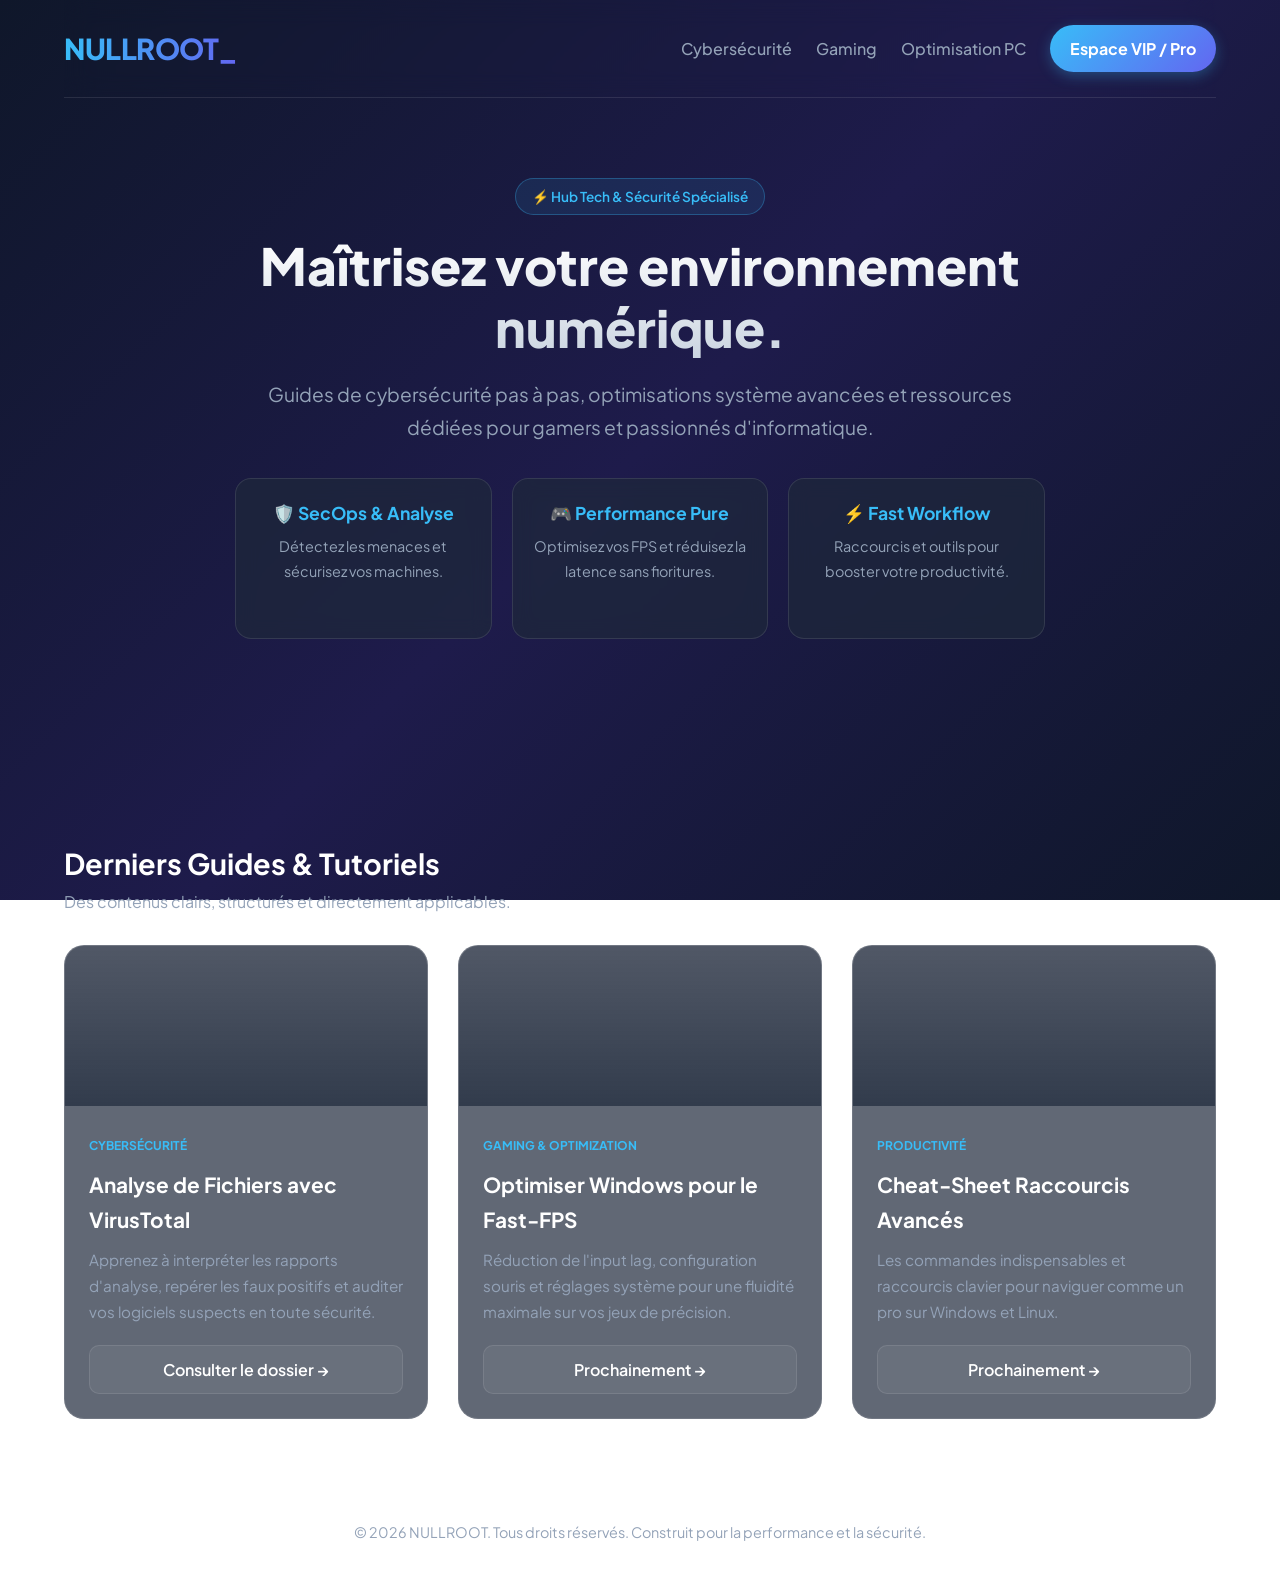
==== index.html @ 3751911f "Update index.html" ====
<!DOCTYPE html>
<html lang="fr">
<head>
    <meta charset="UTF-8">
    <meta name="viewport" content="width=device-width, initial-scale=1.0">
    <title>NULLROOT — Cyber, Gaming & Tech Performance</title>
    <link rel="stylesheet" href="style.css">
</head>
<body>

    <div class="container">
        <header>
            <a href="index.html" class="logo">NULLROOT_</a>
            <nav>
                <a href="#cyber">Cybersécurité</a>
                <a href="#gaming">Gaming</a>
                <a href="#pc">Optimisation PC</a>
                <a href="#pro" class="nav-btn">Espace VIP / Pro</a>
            </nav>
        </header>

        <section class="hero">
            <span class="hero-badge">⚡ Hub Tech & Sécurité Spécialisé</span>
            <h1>Maîtrisez votre environnement numérique.</h1>
            <p>Guides de cybersécurité pas à pas, optimisations système avancées et ressources dédiées pour gamers et passionnés d'informatique.</p>
            
            <div class="features-summary">
                <div class="feature-pill">
                    <h4>🛡️ SecOps & Analyse</h4>
                    <p>Détectez les menaces et sécurisez vos machines.</p>
                </div>
                <div class="feature-pill">
                    <h4>🎮 Performance Pure</h4>
                    <p>Optimisez vos FPS et réduisez la latence sans fioritures.</p>
                </div>
                <div class="feature-pill">
                    <h4>⚡ Fast Workflow</h4>
                    <p>Raccourcis et outils pour booster votre productivité.</p>
                </div>
            </div>
        </section>

        <div class="section-header">
            <h2 class="section-title" id="cyber">Derniers Guides & Tutoriels</h2>
            <p class="section-desc">Des contenus clairs, structurés et directement applicables.</p>
        </div>

        <div class="grid">
            <!-- Carte 1 : Cyber -->
            <div class="card">
                <div class="card-banner card-banner-cyber"></div>
                <div class="card-body">
                    <div>
                        <span class="card-tag">Cybersécurité</span>
                        <h3>Analyse de Fichiers avec VirusTotal</h3>
                        <p>Apprenez à interpréter les rapports d'analyse, repérer les faux positifs et auditer vos logiciels suspects en toute sécurité.</p>
                    </div>
                    <a href="cyber-virustotal.html" class="btn">Consulter le dossier →</a>
                </div>
            </div>

            <!-- Carte 2 : Gaming -->
            <div class="card">
                <div class="card-banner card-banner-gaming"></div>
                <div class="card-body">
                    <div>
                        <span class="card-tag">Gaming & Optimization</span>
                        <h3>Optimiser Windows pour le Fast-FPS</h3>
                        <p>Réduction de l'input lag, configuration souris et réglages système pour une fluidité maximale sur vos jeux de précision.</p>
                    </div>
                    <a href="#" class="btn">Prochainement →</a>
                </div>
            </div>

            <!-- Carte 3 : Raccourcis -->
            <div class="card">
                <div class="card-banner card-banner-shortcut"></div>
                <div class="card-body">
                    <div>
                        <span class="card-tag">Productivité</span>
                        <h3>Cheat-Sheet Raccourcis Avancés</h3>
                        <p>Les commandes indispensables et raccourcis clavier pour naviguer comme un pro sur Windows et Linux.</p>
                    </div>
                    <a href="#" class="btn">Prochainement →</a>
                </div>
            </div>
        </div>

        <footer>
            <p>© 2026 NULLROOT. Tous droits réservés. Construit pour la performance et la sécurité.</p>
        </footer>
    </div>

</body>
</html>
---- style.css ----
@import url('https://fonts.googleapis.com/css2?family=Plus+Jakarta+Sans:wght@400;500;700;800&display=swap');

:root {
    --bg-gradient: linear-gradient(135deg, #0f172a 0%, #1e1b4b 50%, #0f172a 100%);
    --card-bg: rgba(30, 41, 59, 0.7);
    --card-border: rgba(255, 255, 255, 0.1);
    --accent-blue: #38bdf8;
    --accent-indigo: #6366f1;
    --accent-emerald: #10b981;
    --accent-purple: #a855f7;
    --text-main: #f8fafc;
    --text-muted: #94a3b8;
}

* {
    box-sizing: border-box;
    margin: 0;
    padding: 0;
}

body {
    font-family: 'Plus Jakarta Sans', sans-serif;
    background: var(--bg-gradient);
    background-attachment: fixed;
    color: var(--text-main);
    line-height: 1.7;
    padding: 0;
    min-height: 100vh;
}

.container {
    max-width: 1200px;
    margin: 0 auto;
    padding: 0 24px;
}

/* Navbar Moderne */
header {
    display: flex;
    justify-content: space-between;
    align-items: center;
    padding: 24px 0;
    border-bottom: 1px solid var(--card-border);
    backdrop-filter: blur(12px);
}

.logo {
    font-size: 1.8rem;
    font-weight: 800;
    background: linear-gradient(to right, var(--accent-blue), var(--accent-indigo));
    -webkit-background-clip: text;
    -webkit-text-fill-color: transparent;
    text-decoration: none;
    letter-spacing: -0.5px;
}

nav {
    display: flex;
    gap: 24px;
    align-items: center;
}

nav a {
    color: var(--text-muted);
    text-decoration: none;
    font-weight: 500;
    transition: color 0.2s;
}

nav a:hover {
    color: var(--accent-blue);
}

.nav-btn {
    background: linear-gradient(135deg, var(--accent-blue), var(--accent-indigo));
    color: #fff !important;
    padding: 10px 20px;
    border-radius: 50px;
    font-weight: 700 !important;
    box-shadow: 0 4px 14px rgba(56, 189, 248, 0.3);
}

/* Hero Section Spacieuse */
.hero {
    text-align: center;
    padding: 80px 20px;
    max-width: 850px;
    margin: 0 auto;
}

.hero-badge {
    display: inline-block;
    background: rgba(56, 189, 248, 0.1);
    color: var(--accent-blue);
    border: 1px solid rgba(56, 189, 248, 0.3);
    padding: 6px 16px;
    border-radius: 50px;
    font-size: 0.85rem;
    font-weight: 600;
    margin-bottom: 20px;
}

.hero h1 {
    font-size: 3.2rem;
    font-weight: 800;
    line-height: 1.2;
    margin-bottom: 20px;
    background: linear-gradient(to bottom, #ffffff, #cbd5e1);
    -webkit-background-clip: text;
    -webkit-text-fill-color: transparent;
}

.hero p {
    font-size: 1.2rem;
    color: var(--text-muted);
    margin-bottom: 35px;
}

/* Grille de Piliers / Avantages */
.features-summary {
    display: grid;
    grid-template-columns: repeat(auto-fit, minmax(250px, 1fr));
    gap: 20px;
    margin-bottom: 60px;
}

.feature-pill {
    background: var(--card-bg);
    border: 1px solid var(--card-border);
    padding: 20px;
    border-radius: 16px;
    backdrop-filter: blur(10px);
}

.feature-pill h4 {
    color: var(--accent-blue);
    font-size: 1.1rem;
    margin-bottom: 5px;
}

.feature-pill p {
    color: var(--text-muted);
    font-size: 0.9rem;
}

/* Section Titre */
.section-header {
    margin: 60px 0 30px 0;
}

.section-title {
    font-size: 1.8rem;
    font-weight: 700;
    color: #fff;
}

.section-desc {
    color: var(--text-muted);
    font-size: 1rem;
}

/* Cartes Illustrées & Modernes */
.grid {
    display: grid;
    grid-template-columns: repeat(auto-fit, minmax(320px, 1fr));
    gap: 30px;
    margin-bottom: 60px;
}

.card {
    background: var(--card-bg);
    border: 1px solid var(--card-border);
    border-radius: 20px;
    overflow: hidden;
    backdrop-filter: blur(12px);
    transition: transform 0.3s, box-shadow 0.3s, border-color 0.3s;
    display: flex;
    flex-direction: column;
}

.card:hover {
    transform: translateY(-6px);
    border-color: rgba(56, 189, 248, 0.4);
    box-shadow: 0 20px 40px rgba(0, 0, 0, 0.4);
}

.card-banner {
    height: 160px;
    background-size: cover;
    background-position: center;
    position: relative;
}

.card-banner-cyber {
    background-image: linear-gradient(to bottom, rgba(15, 23, 42, 0.2), var(--card-bg)), url('https://images.unsplash.com/photo-1550751827-4bd374c3f58b?auto=format&fit=crop&w=800&q=80');
}

.card-banner-gaming {
    background-image: linear-gradient(to bottom, rgba(15, 23, 42, 0.2), var(--card-bg)), url('https://images.unsplash.com/photo-1542751371-adc38448a05e?auto=format&fit=crop&w=800&q=80');
}

.card-banner-shortcut {
    background-image: linear-gradient(to bottom, rgba(15, 23, 42, 0.2), var(--card-bg)), url('https://images.unsplash.com/photo-1587829741301-dc798b83add3?auto=format&fit=crop&w=800&q=80');
}

.card-body {
    padding: 24px;
    flex-grow: 1;
    display: flex;
    flex-direction: column;
    justify-content: space-between;
}

.card-tag {
    display: inline-block;
    font-size: 0.75rem;
    font-weight: 700;
    text-transform: uppercase;
    color: var(--accent-blue);
    margin-bottom: 10px;
}

.card h3 {
    font-size: 1.3rem;
    color: #fff;
    margin-bottom: 10px;
}

.card p {
    color: var(--text-muted);
    font-size: 0.95rem;
    margin-bottom: 20px;
}

.btn {
    display: inline-block;
    background: rgba(255, 255, 255, 0.05);
    color: #fff;
    border: 1px solid var(--card-border);
    padding: 10px 20px;
    border-radius: 10px;
    text-decoration: none;
    font-weight: 600;
    text-align: center;
    transition: all 0.2s;
}

.btn:hover {
    background: var(--accent-blue);
    color: #0f172a;
    border-color: var(--accent-blue);
}

footer {
    text-align: center;
    padding: 40px 0;
    color: var(--text-muted);
    border-top: 1px solid var(--card-border);
    font-size: 0.9rem;
}
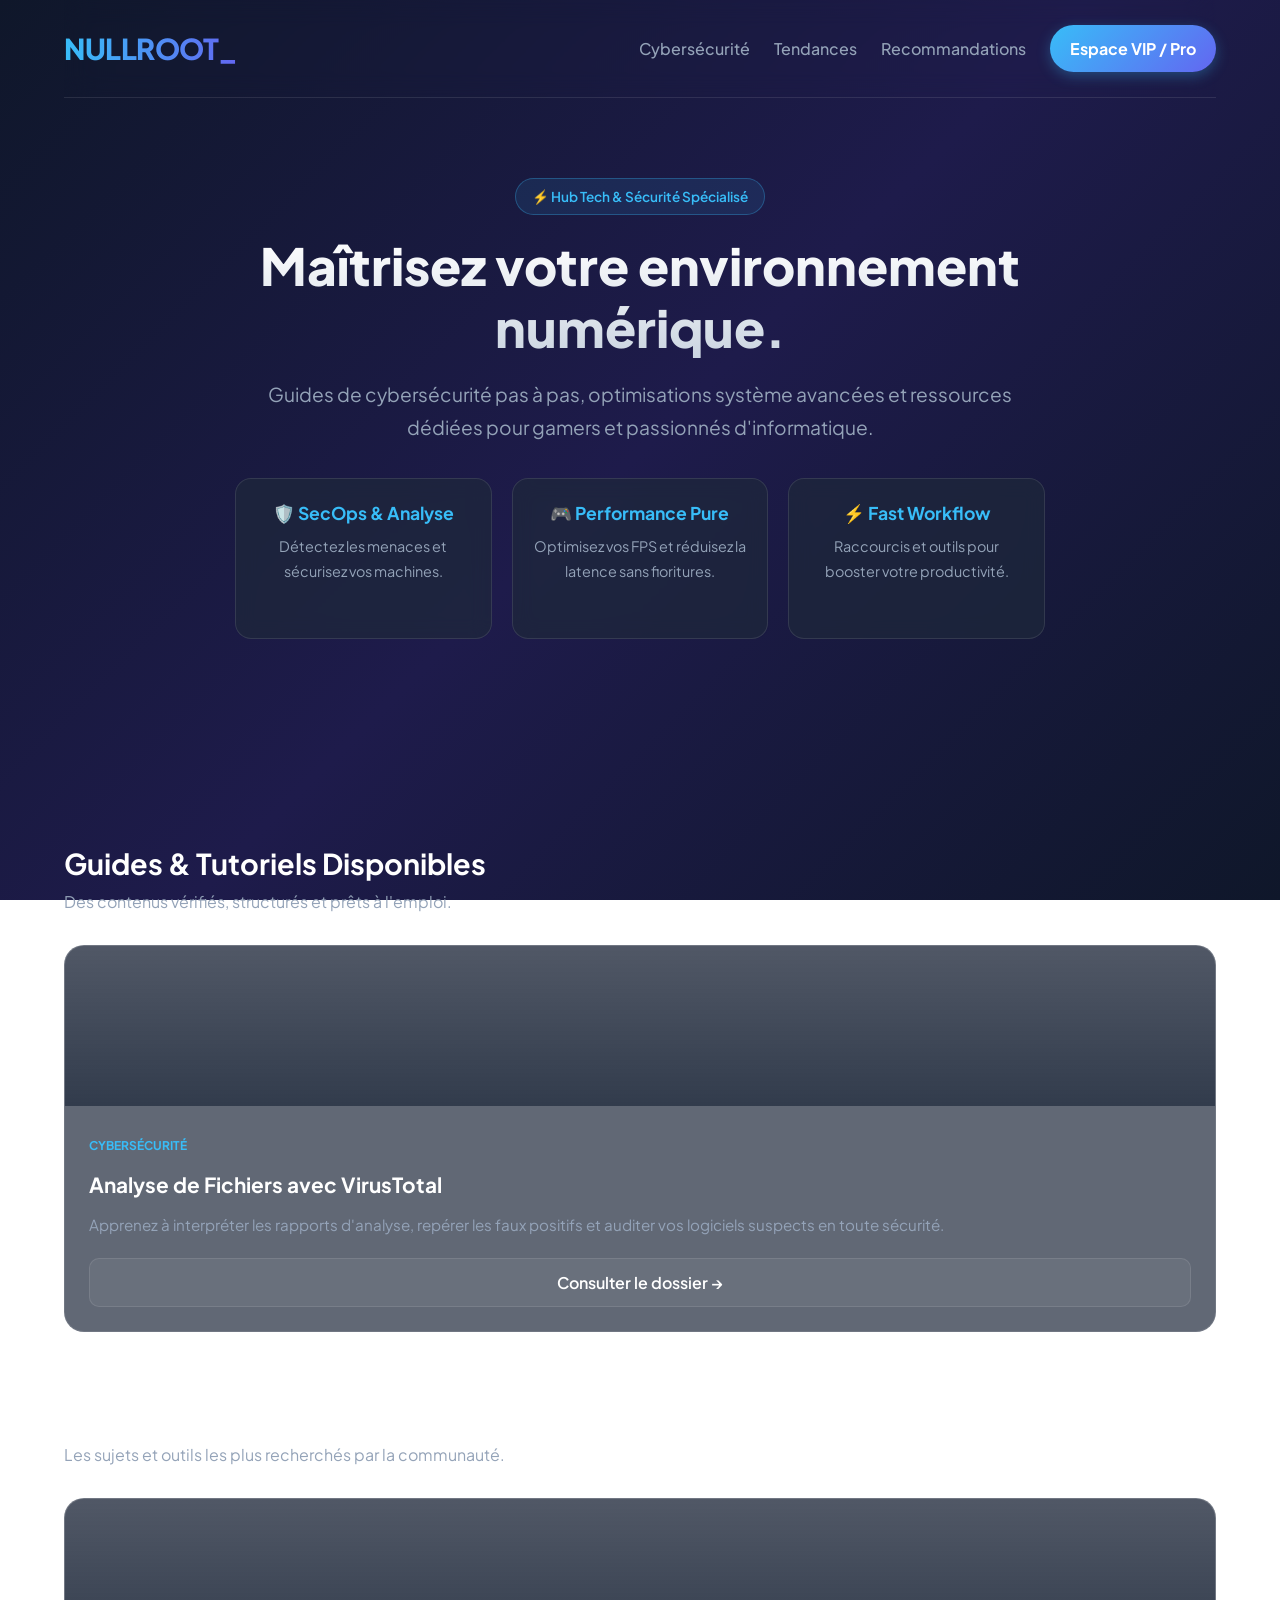
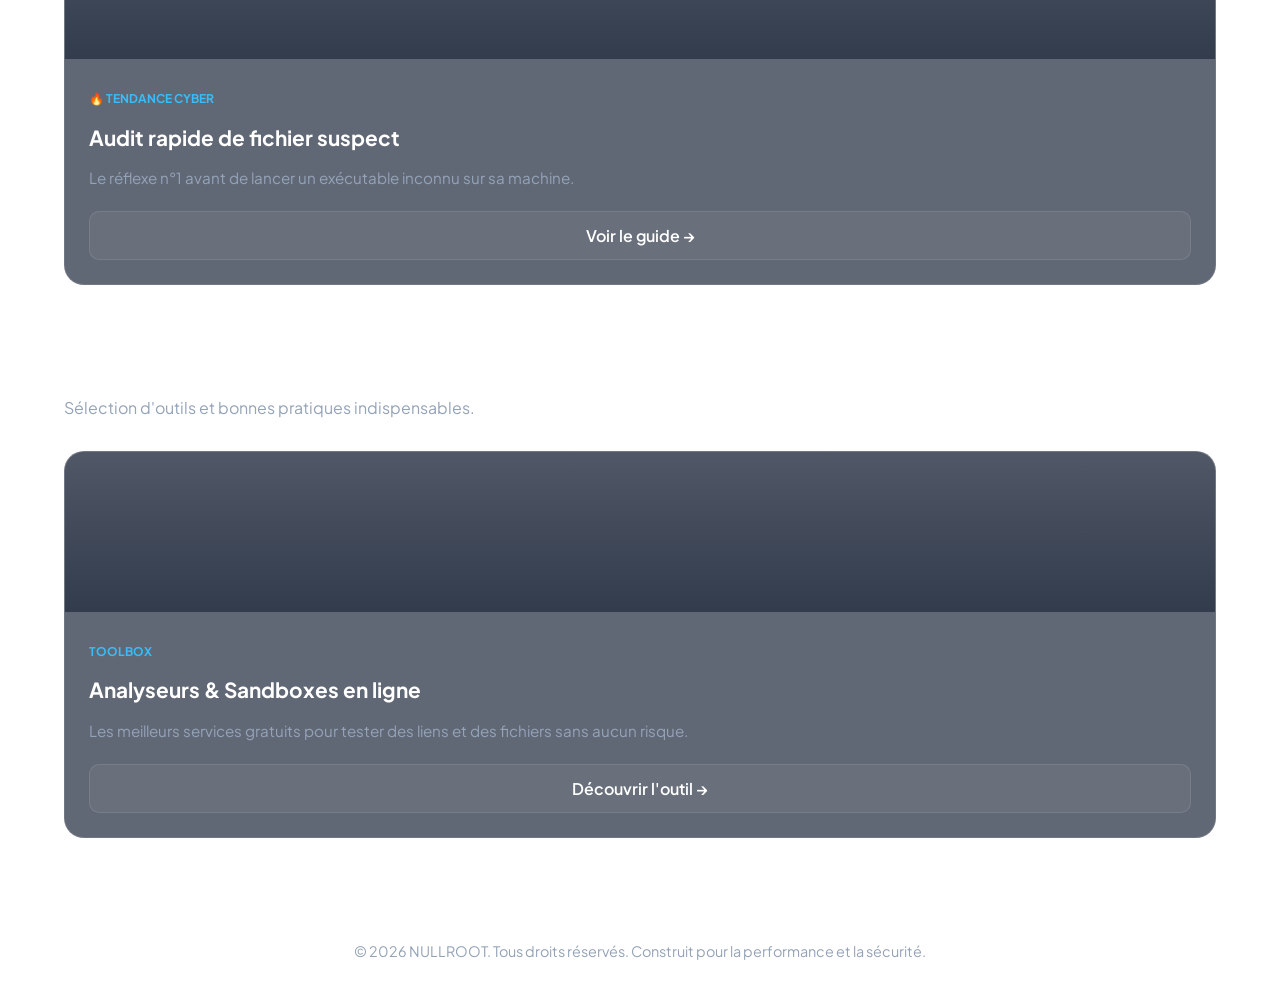
==== commit b9b60582: "Update index.html" ====
--- a/index.html
+++ b/index.html
@@ -13,8 +13,8 @@
             <a href="index.html" class="logo">NULLROOT_</a>
             <nav>
                 <a href="#cyber">Cybersécurité</a>
-                <a href="#gaming">Gaming</a>
-                <a href="#pc">Optimisation PC</a>
+                <a href="#tendances">Tendances</a>
+                <a href="#recommandations">Recommandations</a>
                 <a href="#pro" class="nav-btn">Espace VIP / Pro</a>
             </nav>
         </header>
@@ -40,13 +40,13 @@
             </div>
         </section>
 
+        <!-- Section 1 : Contenus disponibles -->
         <div class="section-header">
-            <h2 class="section-title" id="cyber">Derniers Guides & Tutoriels</h2>
-            <p class="section-desc">Des contenus clairs, structurés et directement applicables.</p>
+            <h2 class="section-title" id="cyber">Guides & Tutoriels Disponibles</h2>
+            <p class="section-desc">Des contenus vérifiés, structurés et prêts à l'emploi.</p>
         </div>
 
         <div class="grid">
-            <!-- Carte 1 : Cyber -->
             <div class="card">
                 <div class="card-banner card-banner-cyber"></div>
                 <div class="card-body">
@@ -58,30 +58,44 @@
                     <a href="cyber-virustotal.html" class="btn">Consulter le dossier →</a>
                 </div>
             </div>
+        </div>
 
-            <!-- Carte 2 : Gaming -->
+        <!-- Section 2 : Les plus consultés -->
+        <div class="section-header">
+            <h2 class="section-title" id="tendances">Les Plus Consultés & Tendances</h2>
+            <p class="section-desc">Les sujets et outils les plus recherchés par la communauté.</p>
+        </div>
+
+        <div class="grid">
             <div class="card">
-                <div class="card-banner card-banner-gaming"></div>
+                <div class="card-banner card-banner-cyber"></div>
                 <div class="card-body">
                     <div>
-                        <span class="card-tag">Gaming & Optimization</span>
-                        <h3>Optimiser Windows pour le Fast-FPS</h3>
-                        <p>Réduction de l'input lag, configuration souris et réglages système pour une fluidité maximale sur vos jeux de précision.</p>
+                        <span class="card-tag">🔥 Tendance Cyber</span>
+                        <h3>Audit rapide de fichier suspect</h3>
+                        <p>Le réflexe n°1 avant de lancer un exécutable inconnu sur sa machine.</p>
                     </div>
-                    <a href="#" class="btn">Prochainement →</a>
+                    <a href="cyber-virustotal.html" class="btn">Voir le guide →</a>
                 </div>
             </div>
+        </div>
 
-            <!-- Carte 3 : Raccourcis -->
+        <!-- Section 3 : Recommandations -->
+        <div class="section-header">
+            <h2 class="section-title" id="recommandations">Recommandations NULLROOT</h2>
+            <p class="section-desc">Sélection d'outils et bonnes pratiques indispensables.</p>
+        </div>
+
+        <div class="grid">
             <div class="card">
                 <div class="card-banner card-banner-shortcut"></div>
                 <div class="card-body">
                     <div>
-                        <span class="card-tag">Productivité</span>
-                        <h3>Cheat-Sheet Raccourcis Avancés</h3>
-                        <p>Les commandes indispensables et raccourcis clavier pour naviguer comme un pro sur Windows et Linux.</p>
+                        <span class="card-tag">Toolbox</span>
+                        <h3>Analyseurs & Sandboxes en ligne</h3>
+                        <p>Les meilleurs services gratuits pour tester des liens et des fichiers sans aucun risque.</p>
                     </div>
-                    <a href="#" class="btn">Prochainement →</a>
+                    <a href="cyber-virustotal.html" class="btn">Découvrir l'outil →</a>
                 </div>
             </div>
         </div>
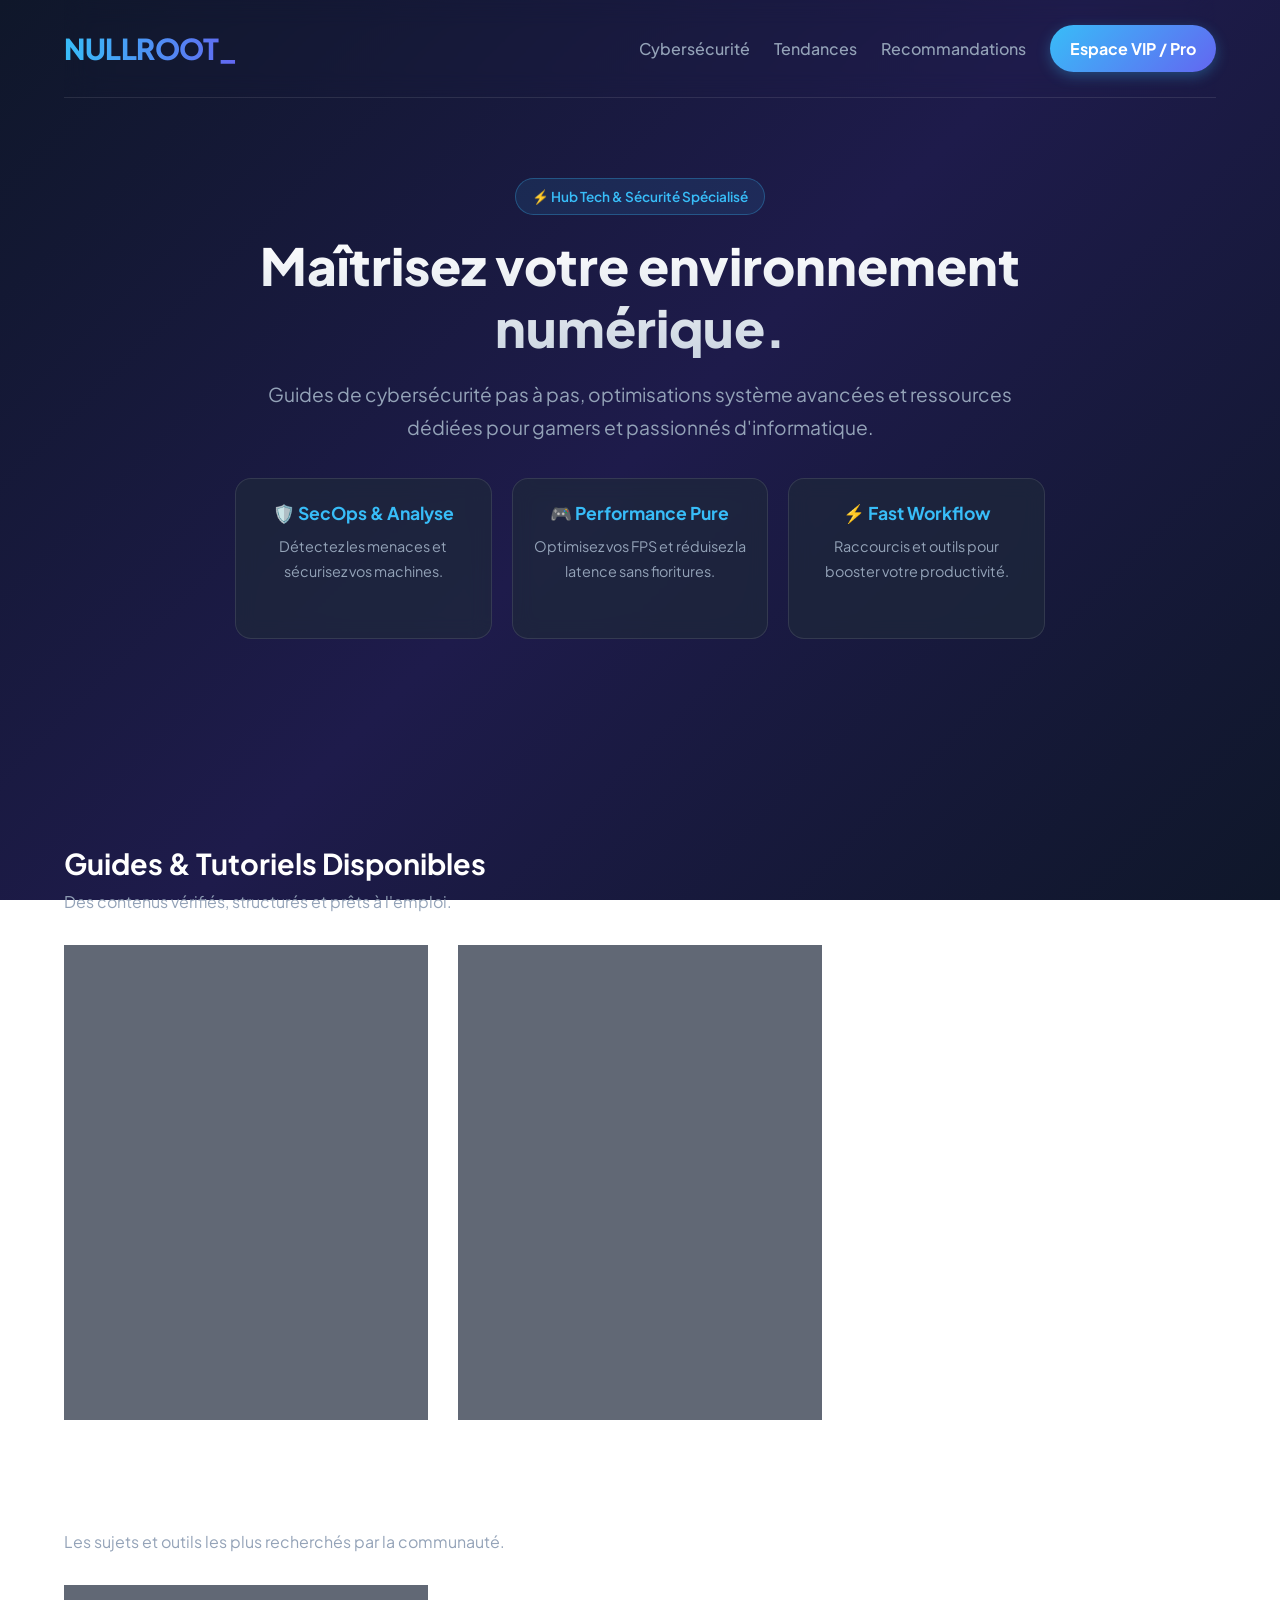
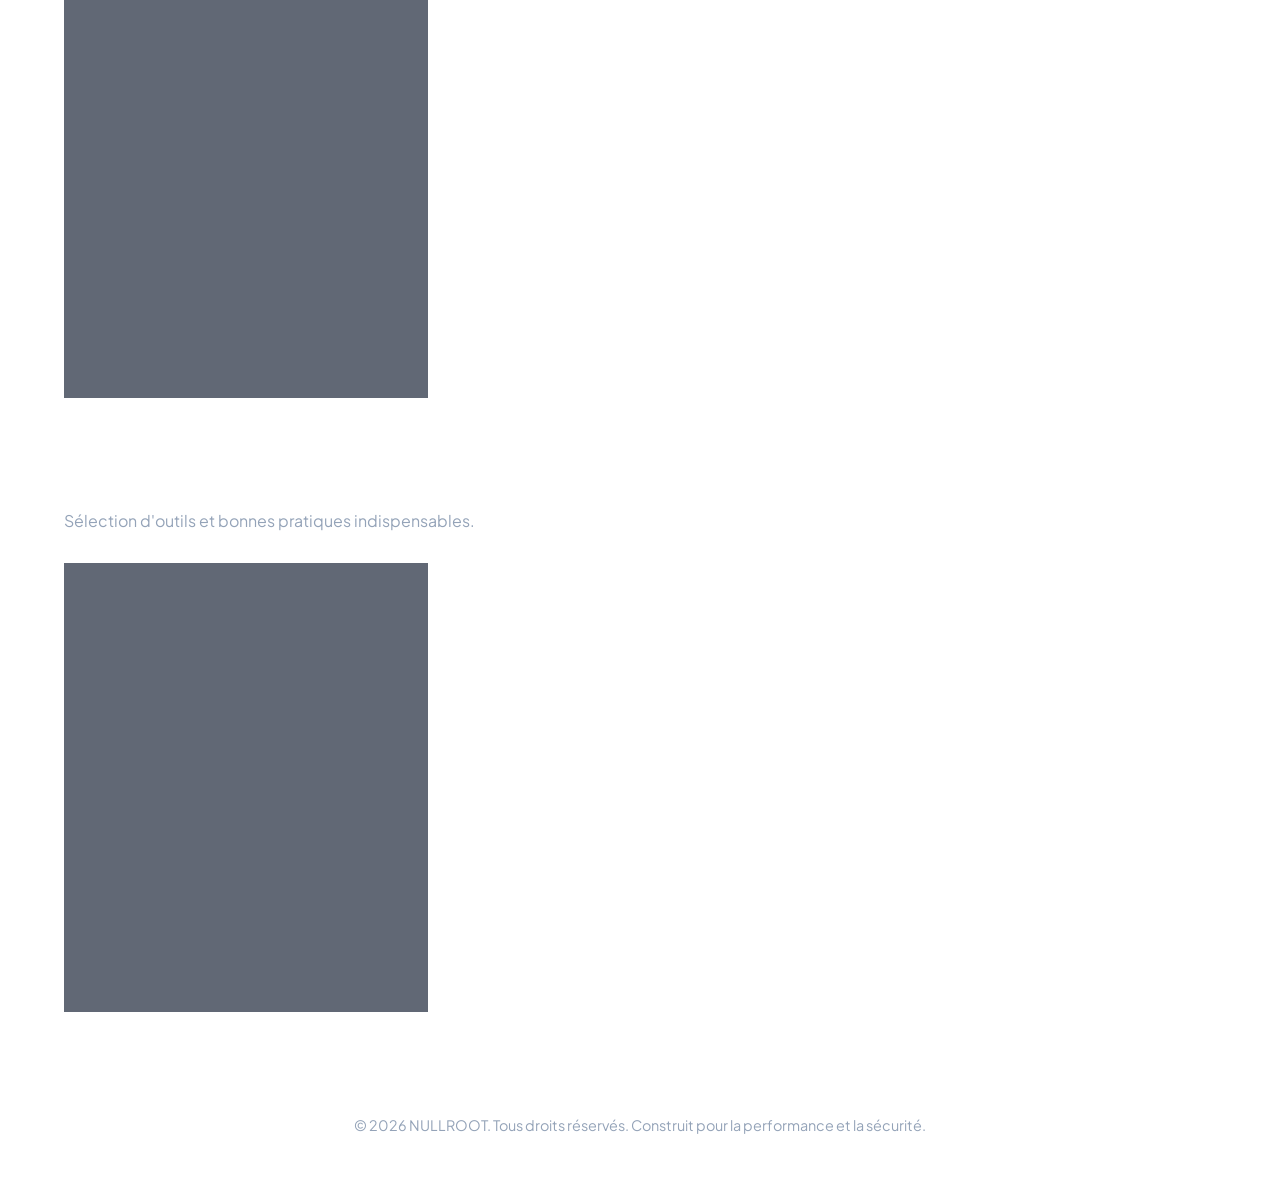
==== commit e4cb5065: "Update index.html" ====
--- a/index.html
+++ b/index.html
@@ -58,6 +58,18 @@
                     <a href="cyber-virustotal.html" class="btn">Consulter le dossier →</a>
                 </div>
             </div>
+
+            <div class="card">
+                <div class="card-banner card-banner-gaming"></div>
+                <div class="card-body">
+                    <div>
+                        <span class="card-tag">Gaming & Performance</span>
+                        <h3>Optimisation Système & Boost FPS</h3>
+                        <p>Réduisez la latence, nettoyez les processus en arrière-plan et maximisez les performances de votre machine pour le jeu.</p>
+                    </div>
+                    <a href="gaming-fps.html" class="btn">Consulter le dossier →</a>
+                </div>
+            </div>
         </div>
 
         <!-- Section 2 : Les plus consultés -->
--- a/style.css
+++ b/style.css
@@ -159,12 +159,18 @@
     font-size: 1rem;
 }
 
-/* Cartes Illustrées & Modernes */
+/* Cartes Illustrées & Modernes (Fixé à 3 colonnes pour laisser de l'espace vide) */
 .grid {
     display: grid;
-    grid-template-columns: repeat(auto-fit, minmax(320px, 1fr));
+    grid-template-columns: repeat(3, 1fr);
     gap: 30px;
     margin-bottom: 60px;
+}
+
+@media (max-width: 900px) {
+    .grid {
+        grid-template-columns: repeat(auto-fit, minmax(280px, 1fr));
+    }
 }
 
 .card {
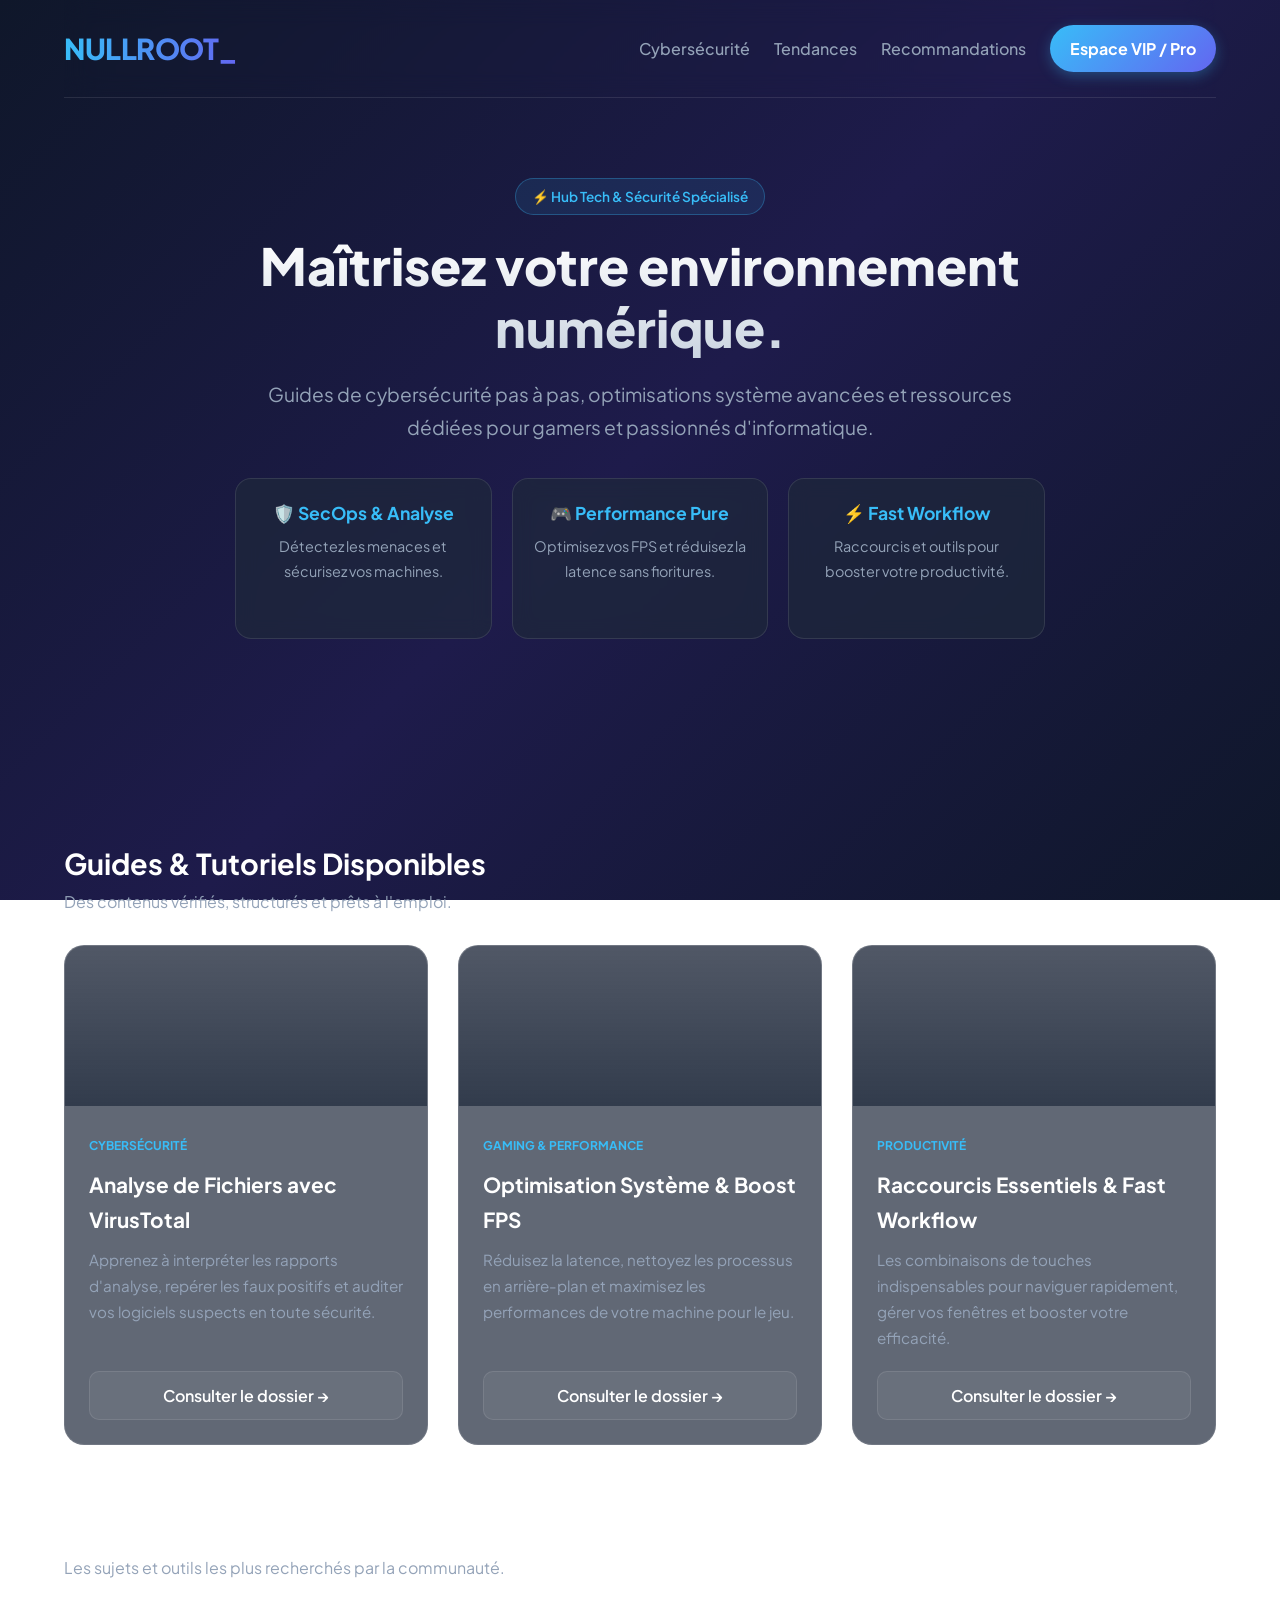
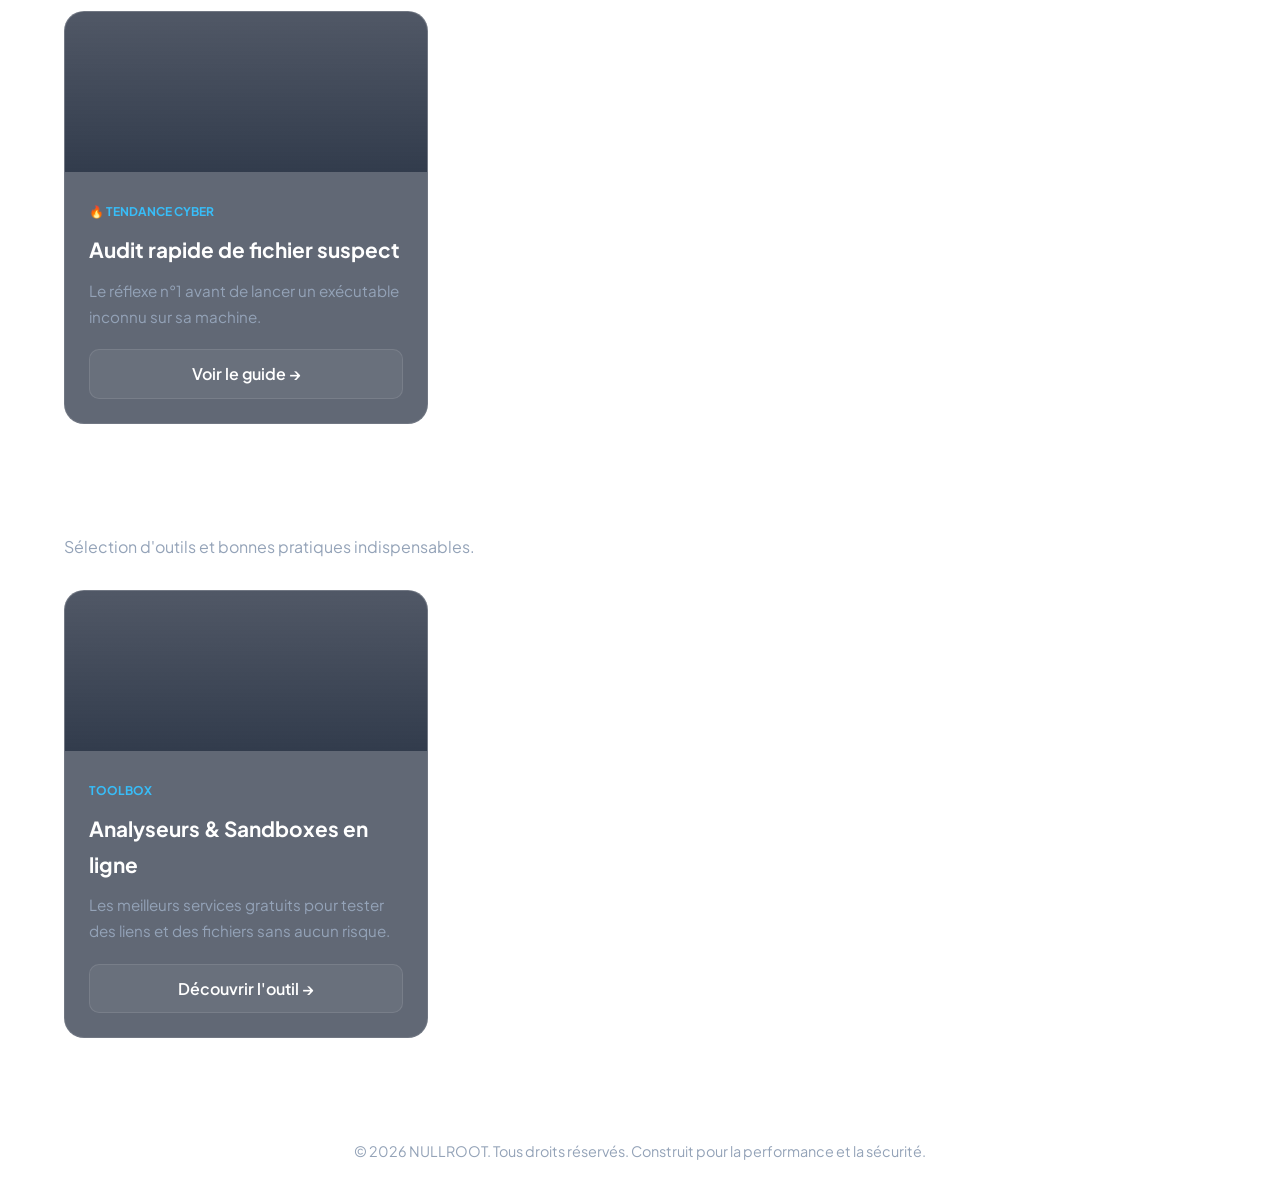
==== commit 1d0e9b12: "Update index.html" ====
--- a/index.html
+++ b/index.html
@@ -70,6 +70,18 @@
                     <a href="gaming-fps.html" class="btn">Consulter le dossier →</a>
                 </div>
             </div>
+
+            <div class="card">
+                <div class="card-banner card-banner-shortcut"></div>
+                <div class="card-body">
+                    <div>
+                        <span class="card-tag">Productivité</span>
+                        <h3>Raccourcis Essentiels & Fast Workflow</h3>
+                        <p>Les combinaisons de touches indispensables pour naviguer rapidement, gérer vos fenêtres et booster votre efficacité.</p>
+                    </div>
+                    <a href="tech-raccourcis.html" class="btn">Consulter le dossier →</a>
+                </div>
+            </div>
         </div>
 
         <!-- Section 2 : Les plus consultés -->
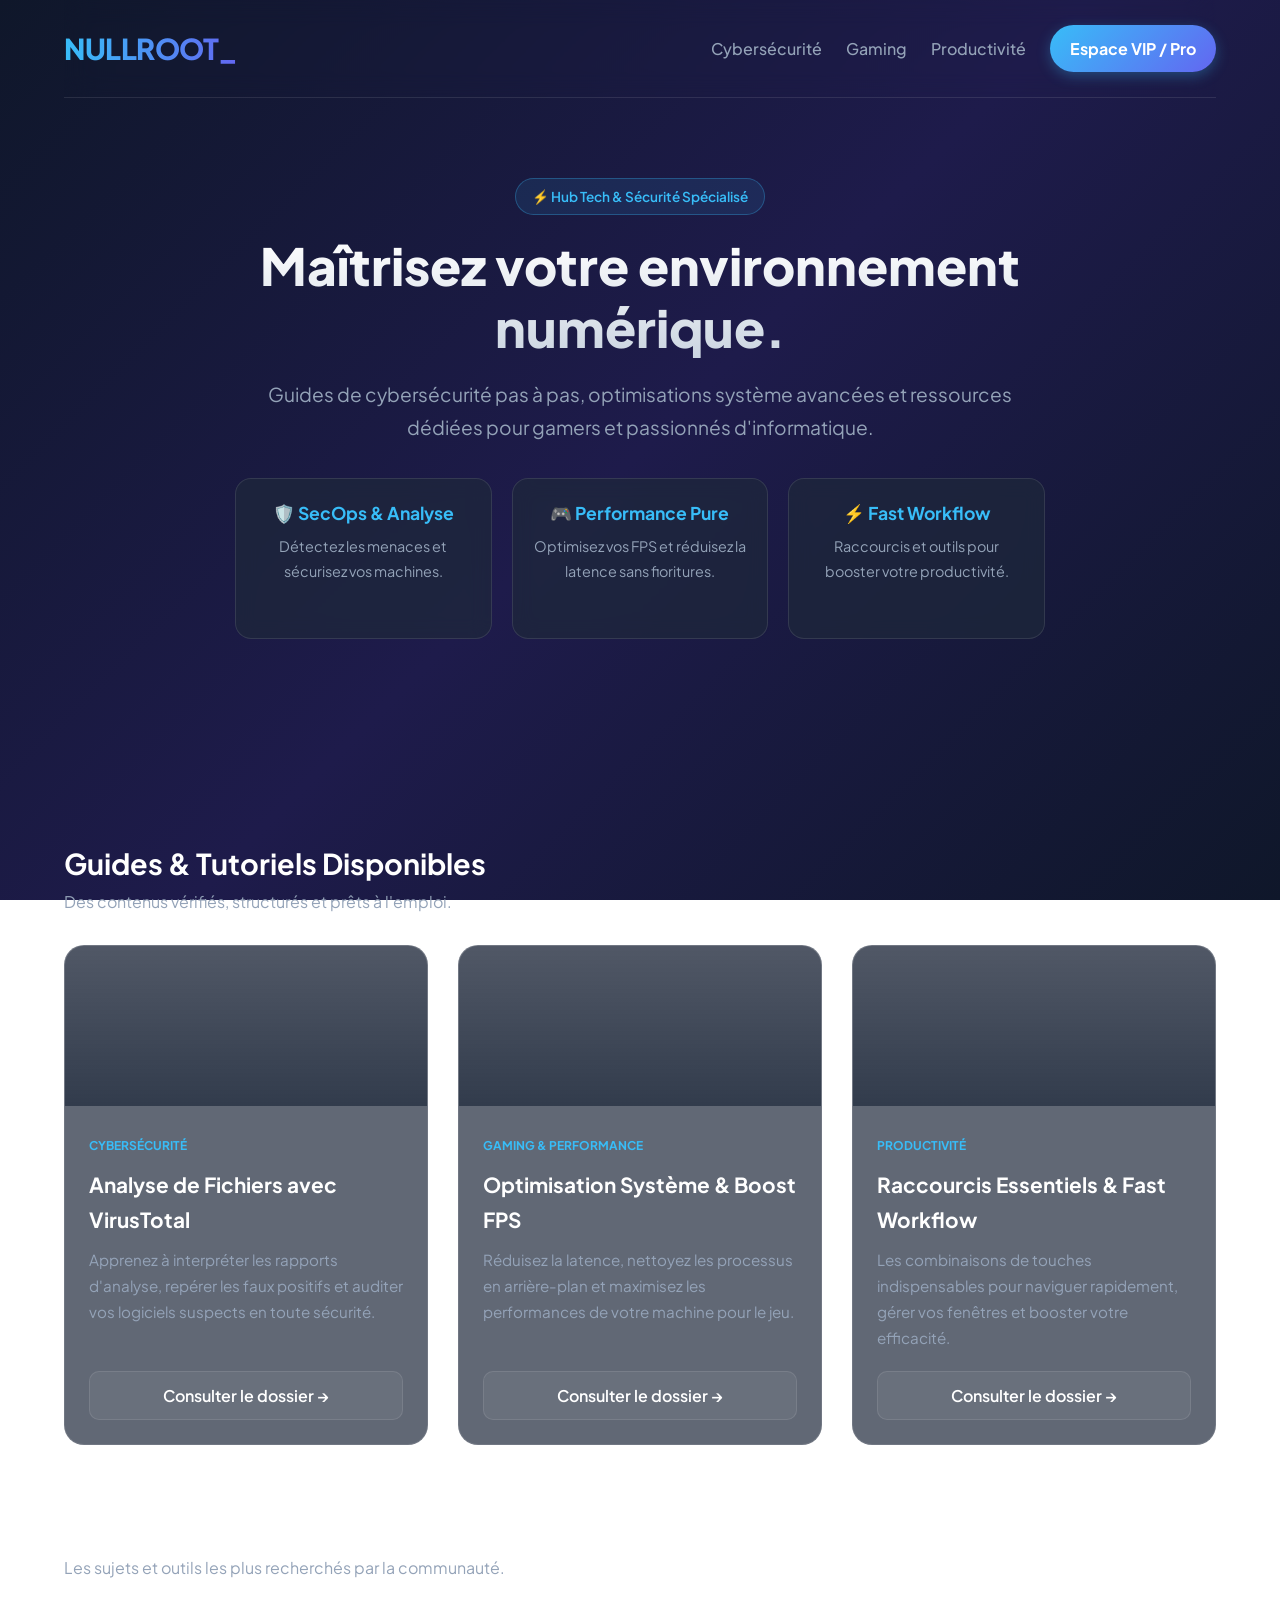
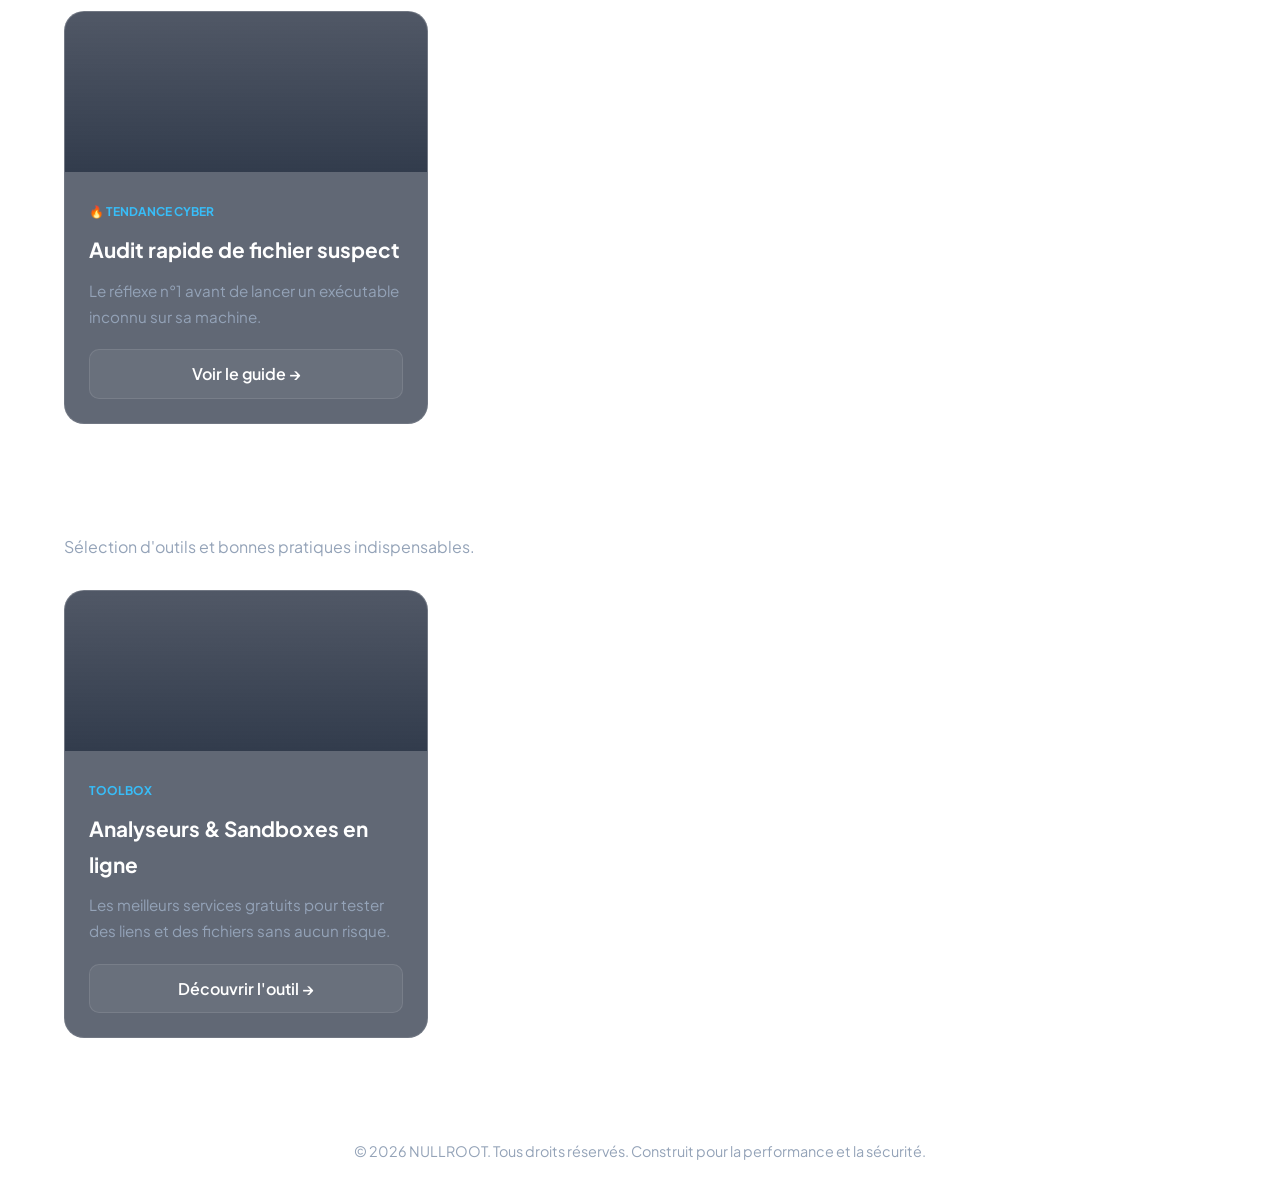
==== commit f2c5dedb: "Update index.html" ====
--- a/index.html
+++ b/index.html
@@ -13,8 +13,8 @@
             <a href="index.html" class="logo">NULLROOT_</a>
             <nav>
                 <a href="#cyber">Cybersécurité</a>
-                <a href="#tendances">Tendances</a>
-                <a href="#recommandations">Recommandations</a>
+                <a href="#gaming">Gaming</a>
+                <a href="#raccourcis">Productivité</a>
                 <a href="#pro" class="nav-btn">Espace VIP / Pro</a>
             </nav>
         </header>
@@ -40,14 +40,14 @@
             </div>
         </section>
 
-        <!-- Section 1 : Contenus disponibles -->
-        <div class="section-header">
-            <h2 class="section-title" id="cyber">Guides & Tutoriels Disponibles</h2>
+        <!-- Section 1 : Guides Disponibles -->
+        <div class="section-header" id="cyber">
+            <h2 class="section-title">Guides & Tutoriels Disponibles</h2>
             <p class="section-desc">Des contenus vérifiés, structurés et prêts à l'emploi.</p>
         </div>
 
         <div class="grid">
-            <div class="card">
+            <div class="card" id="cyber-card">
                 <div class="card-banner card-banner-cyber"></div>
                 <div class="card-body">
                     <div>
@@ -59,7 +59,7 @@
                 </div>
             </div>
 
-            <div class="card">
+            <div class="card" id="gaming">
                 <div class="card-banner card-banner-gaming"></div>
                 <div class="card-body">
                     <div>
@@ -71,7 +71,7 @@
                 </div>
             </div>
 
-            <div class="card">
+            <div class="card" id="raccourcis">
                 <div class="card-banner card-banner-shortcut"></div>
                 <div class="card-body">
                     <div>
@@ -85,8 +85,8 @@
         </div>
 
         <!-- Section 2 : Les plus consultés -->
-        <div class="section-header">
-            <h2 class="section-title" id="tendances">Les Plus Consultés & Tendances</h2>
+        <div class="section-header" id="tendances">
+            <h2 class="section-title">Les Plus Consultés & Tendances</h2>
             <p class="section-desc">Les sujets et outils les plus recherchés par la communauté.</p>
         </div>
 
@@ -105,8 +105,8 @@
         </div>
 
         <!-- Section 3 : Recommandations -->
-        <div class="section-header">
-            <h2 class="section-title" id="recommandations">Recommandations NULLROOT</h2>
+        <div class="section-header" id="recommandations">
+            <h2 class="section-title">Recommandations NULLROOT</h2>
             <p class="section-desc">Sélection d'outils et bonnes pratiques indispensables.</p>
         </div>
 
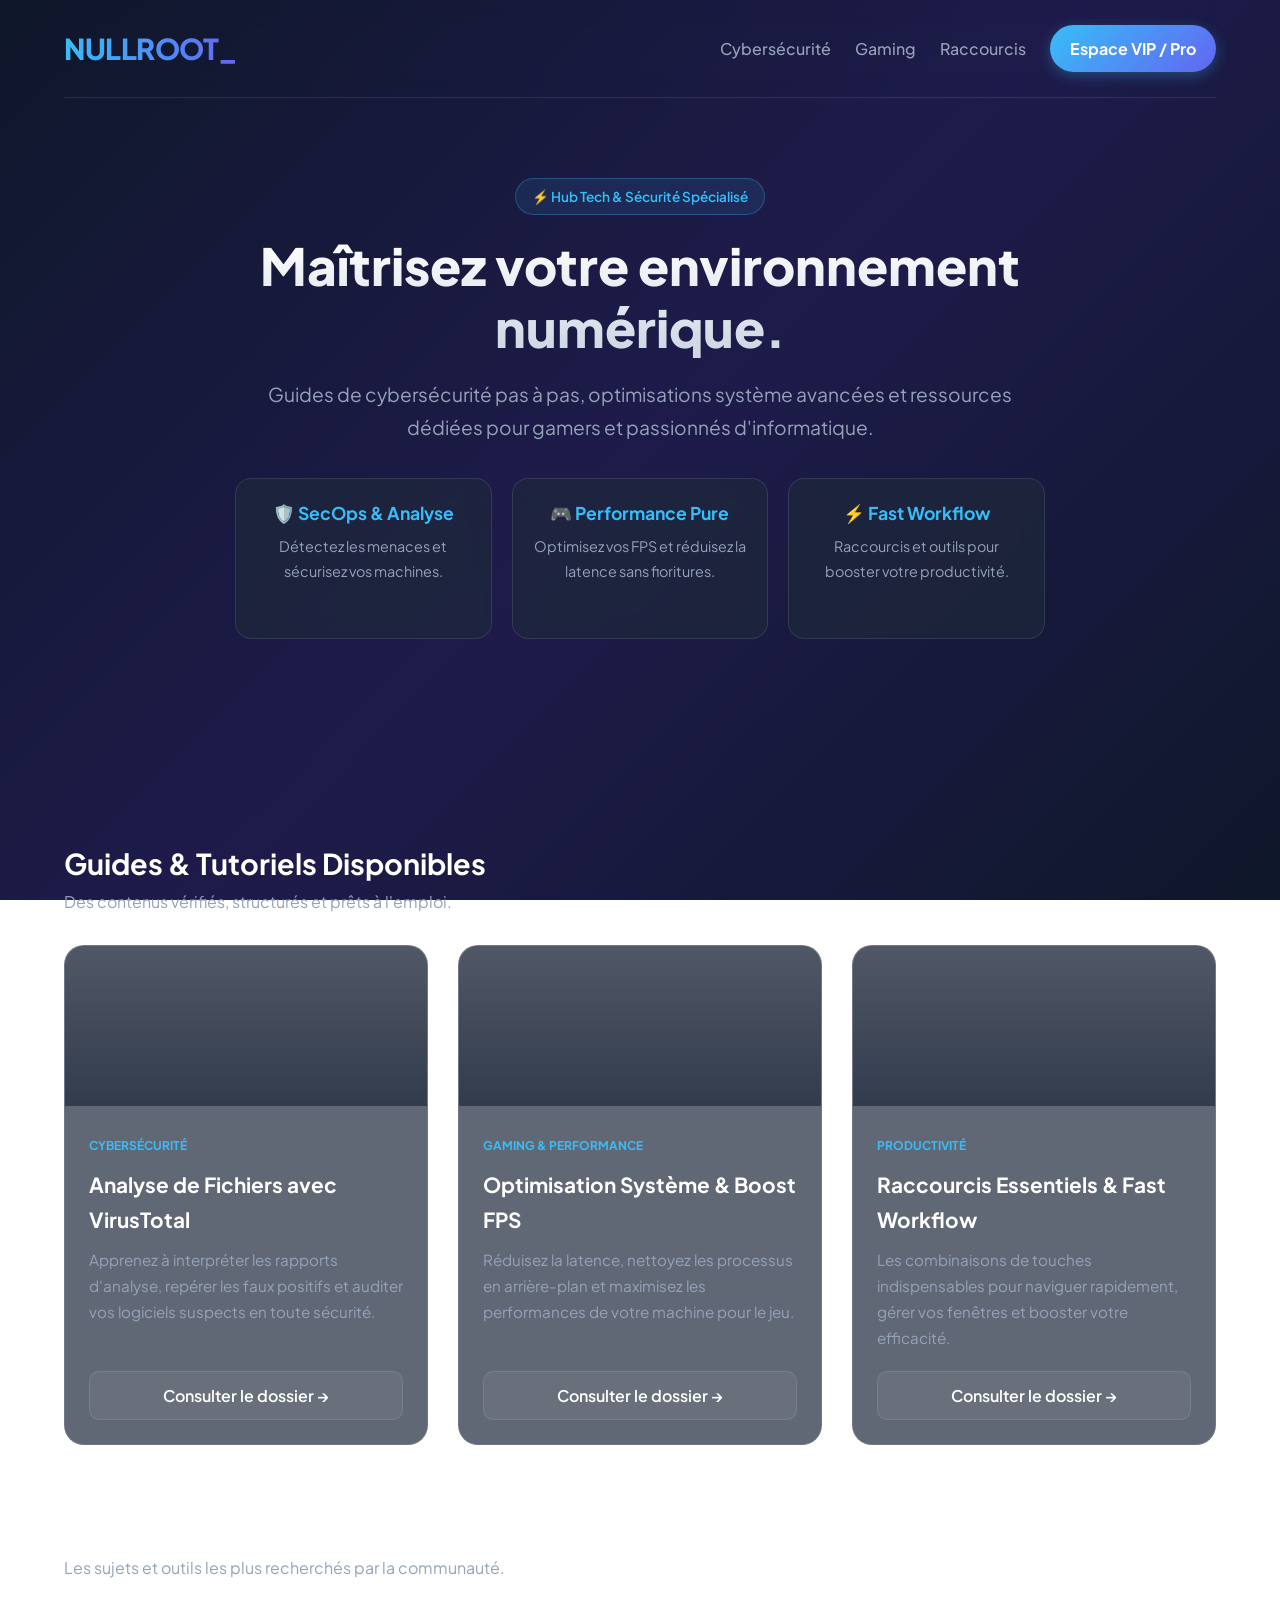
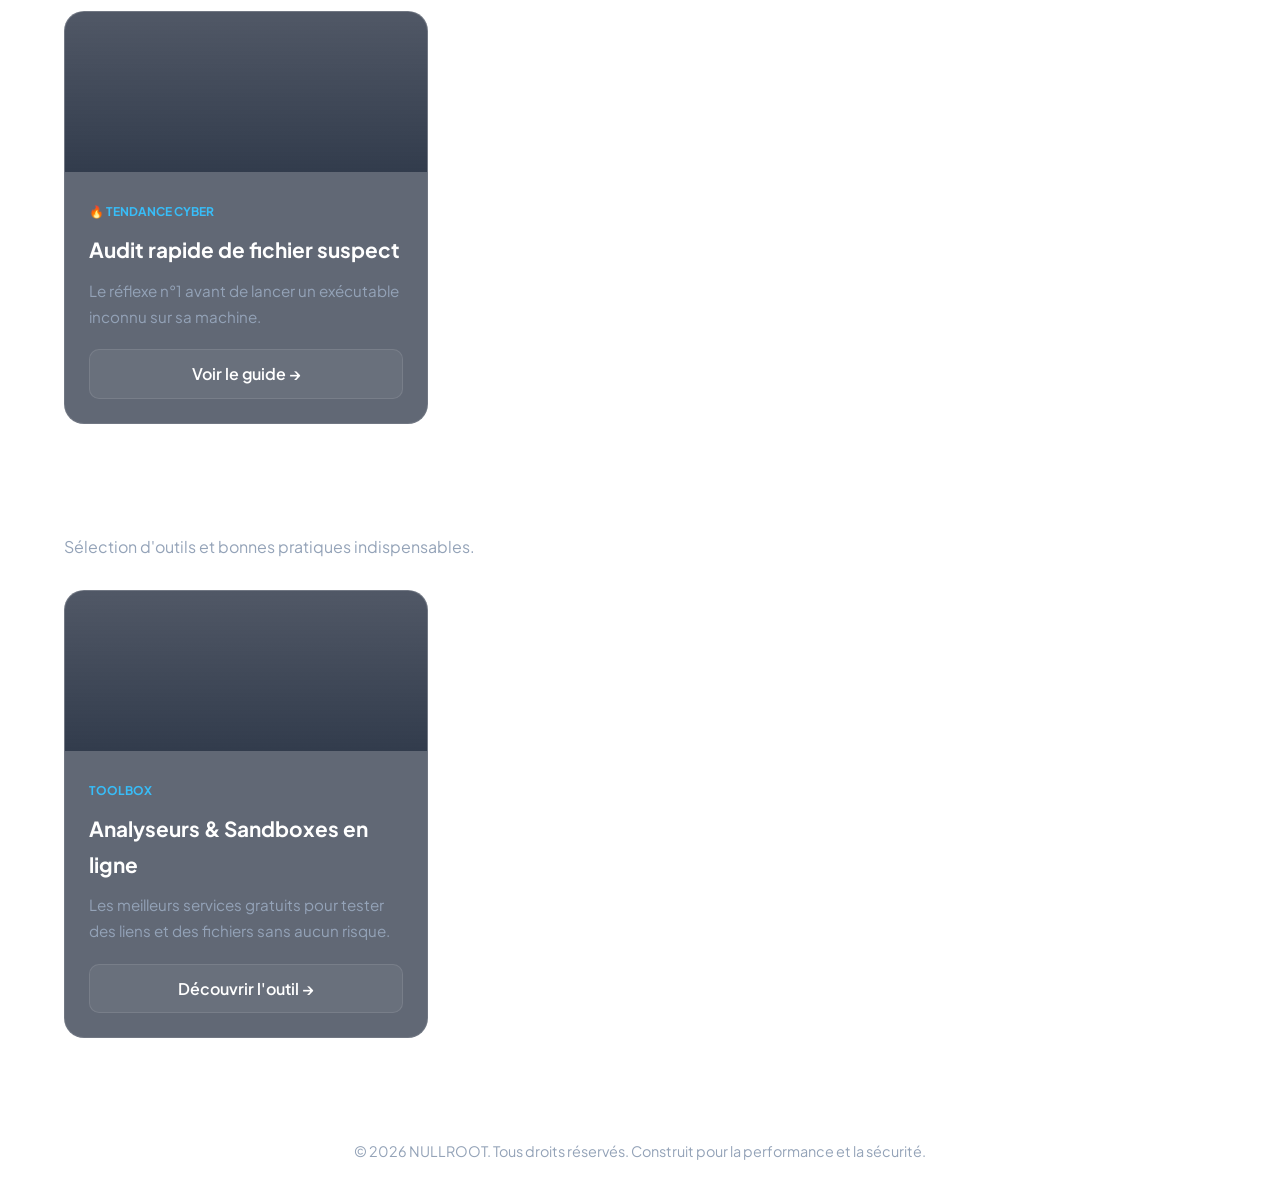
==== commit cb7c6af0: "Update index.html" ====
--- a/index.html
+++ b/index.html
@@ -14,7 +14,7 @@
             <nav>
                 <a href="#cyber">Cybersécurité</a>
                 <a href="#gaming">Gaming</a>
-                <a href="#raccourcis">Productivité</a>
+                <a href="#raccourcis">Raccourcis</a>
                 <a href="#pro" class="nav-btn">Espace VIP / Pro</a>
             </nav>
         </header>
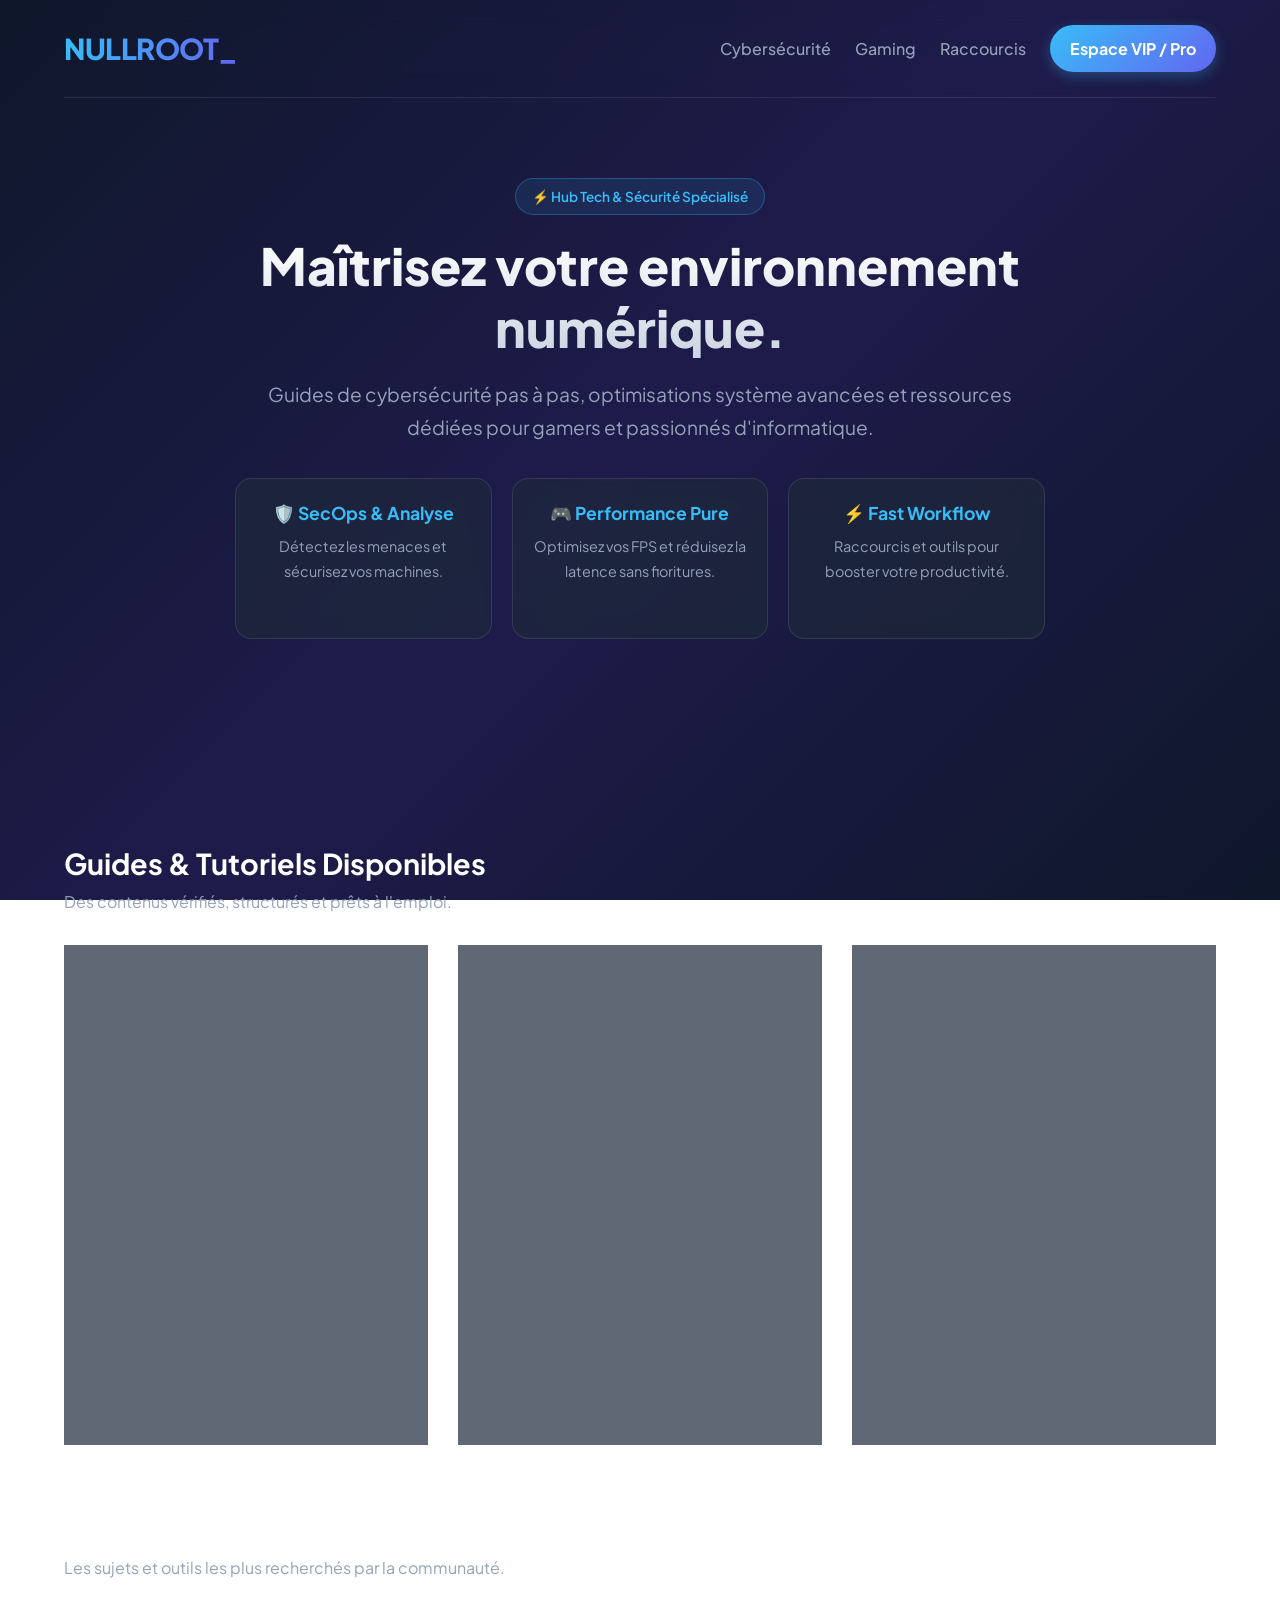
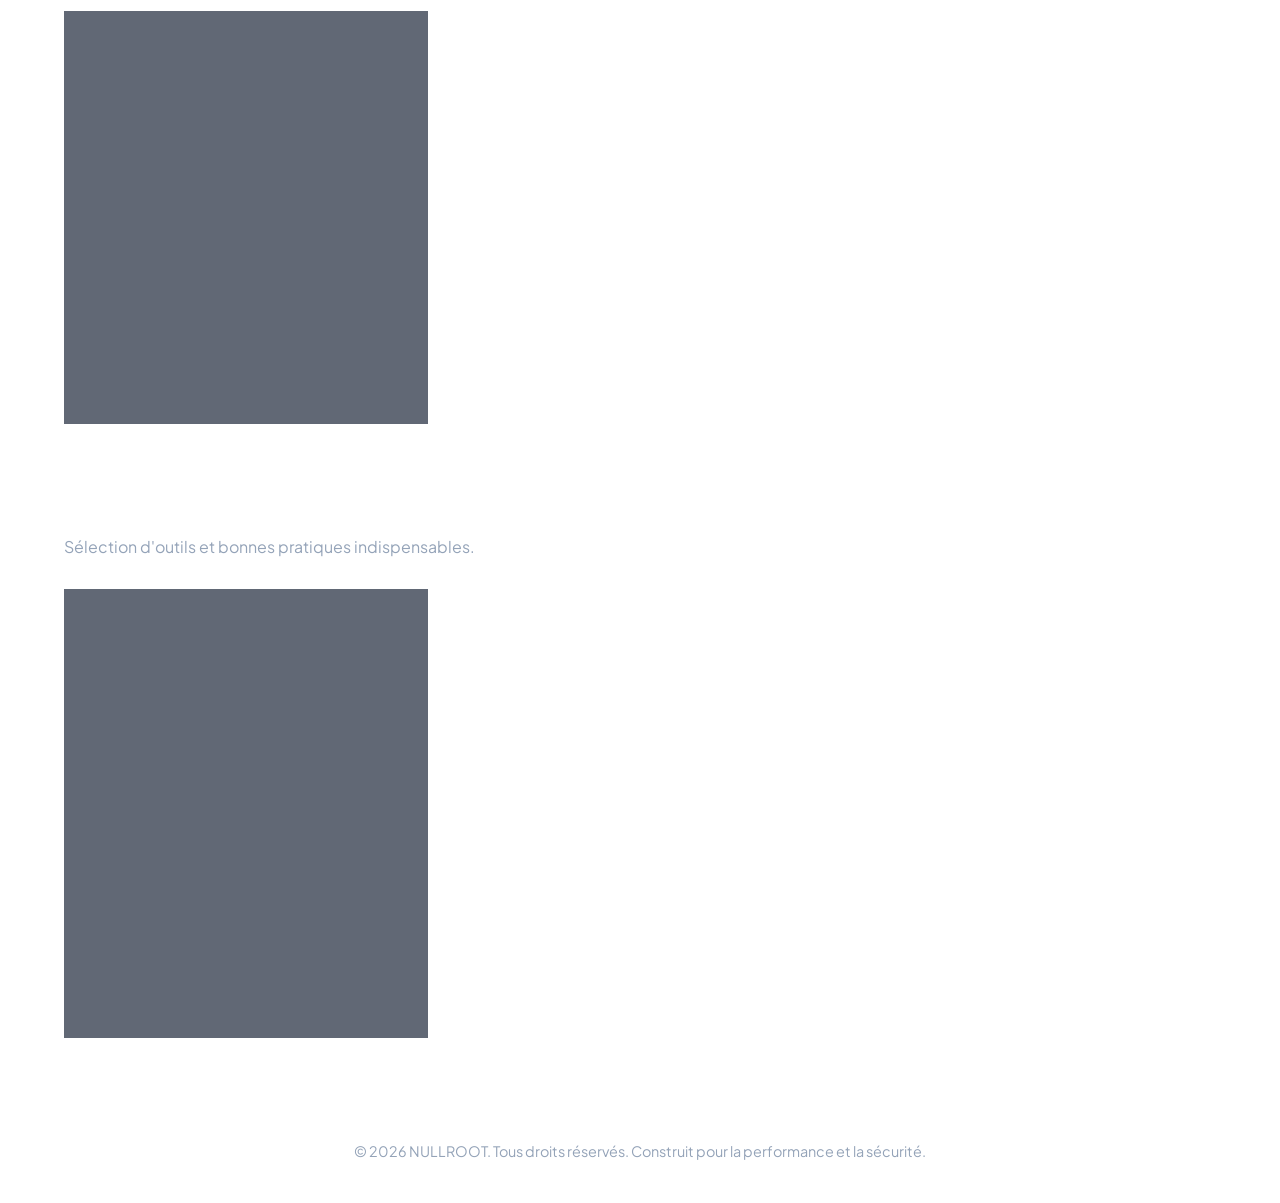
==== commit ebe2088e: "Update index.html" ====
--- a/index.html
+++ b/index.html
@@ -12,9 +12,9 @@
         <header>
             <a href="index.html" class="logo">NULLROOT_</a>
             <nav>
-                <a href="#cyber">Cybersécurité</a>
-                <a href="#gaming">Gaming</a>
-                <a href="#raccourcis">Raccourcis</a>
+                <a href="cyber.html">Cybersécurité</a>
+                <a href="gaming.html">Gaming</a>
+                <a href="raccourcis.html">Raccourcis</a>
                 <a href="#pro" class="nav-btn">Espace VIP / Pro</a>
             </nav>
         </header>
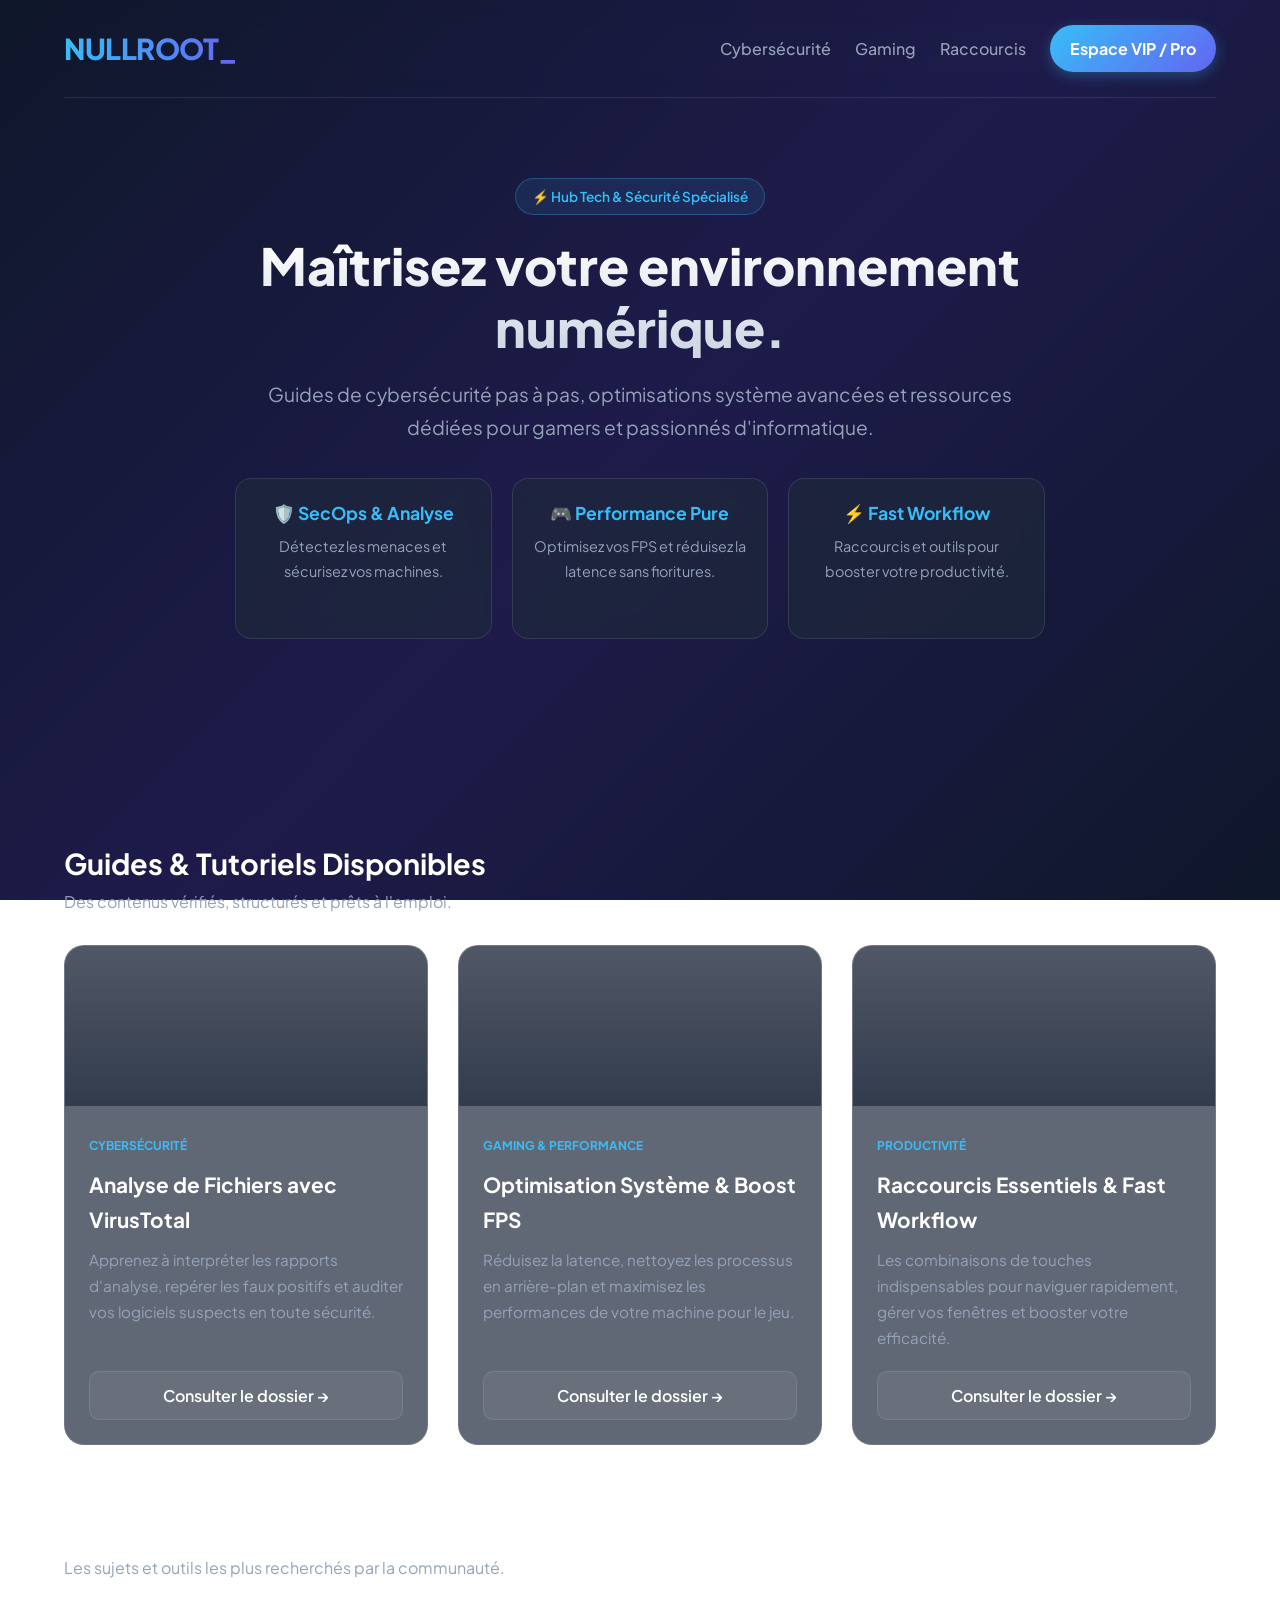
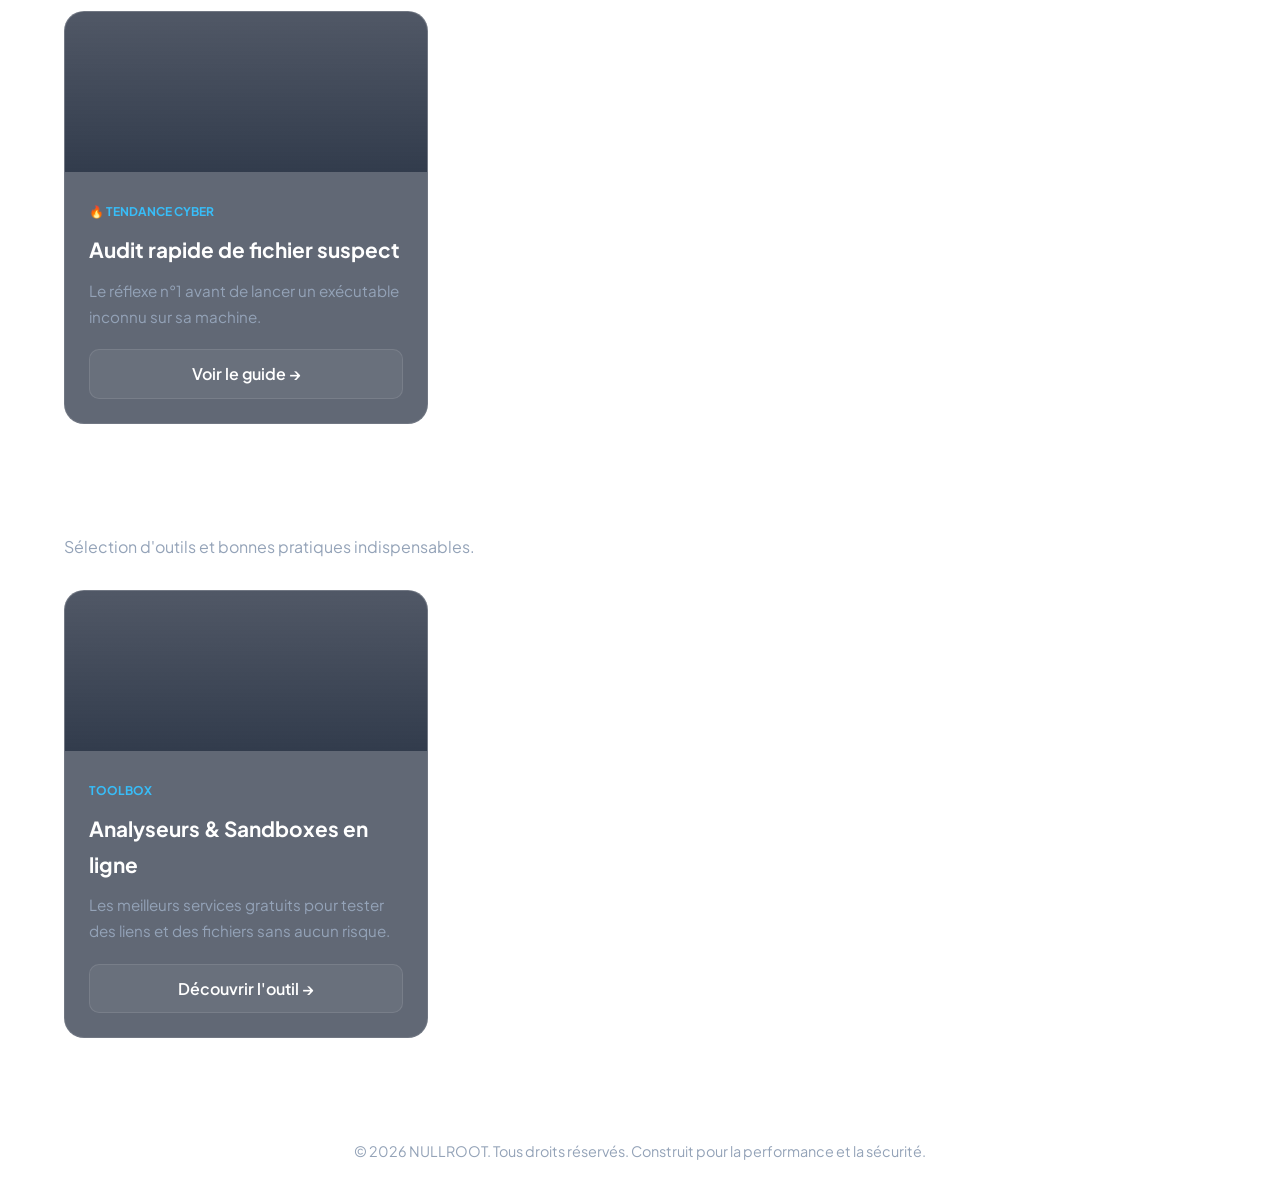
==== commit fdd03a6b: "Update index.html" ====
--- a/index.html
+++ b/index.html
@@ -15,7 +15,7 @@
                 <a href="cyber.html">Cybersécurité</a>
                 <a href="gaming.html">Gaming</a>
                 <a href="raccourcis.html">Raccourcis</a>
-                <a href="#pro" class="nav-btn">Espace VIP / Pro</a>
+                <a href="vip.html" class="nav-btn">Espace VIP / Pro</a>
             </nav>
         </header>
 
